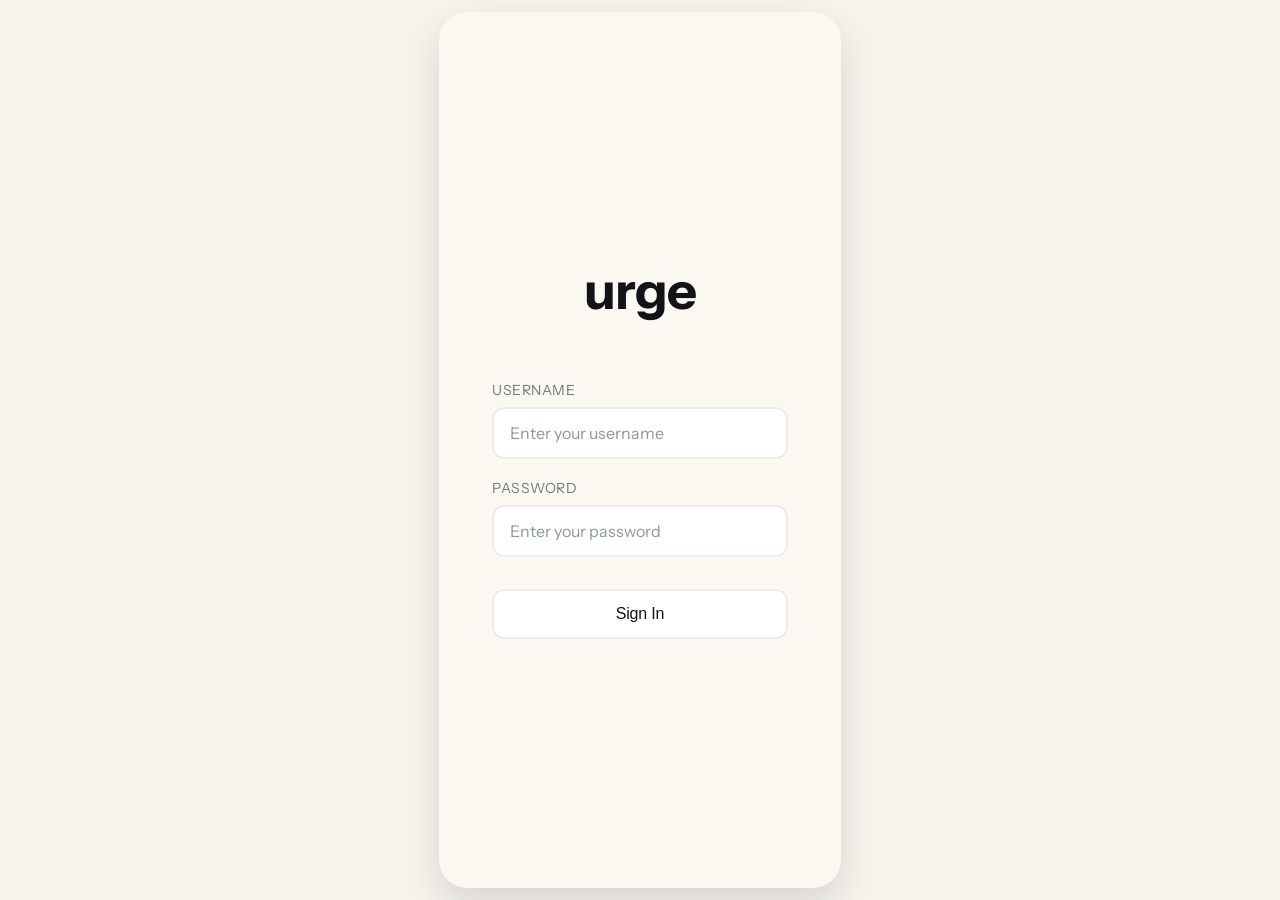
==== index.html @ 85ebc73c "Initial commit" ====
<!DOCTYPE html>
<html lang="en">
<head>
  <meta charset="UTF-8" />
  <meta name="viewport" content="width=device-width, initial-scale=1.0, viewport-fit=cover" />
  <title>Addiction Breaker</title>
  <link rel="stylesheet" href="styles.css?v=20260503f" />
</head>
<body class="home-body">
  <div class="app-frame home-frame">
    <main class="home-screen">
      <h1 class="home-title">Getting an urge?</h1>

      <section class="home-center">
        <button id="urge-button" class="urge-button home-urge-button" type="button" aria-label="Start urge timer">
          <span class="home-urge-shell" aria-hidden="true">
            <span class="home-urge-halo"></span>
            <span class="home-urge-core">
              <span class="home-urge-label">press</span>
            </span>
          </span>
        </button>
      </section>
    </main>

    <nav class="app-dock" aria-label="Bottom navigation">
      <a class="dock-link active" href="index.html" aria-current="page" aria-label="Home"><svg class="dock-icon-svg dock-home-icon" viewBox="0 0 44 44" aria-hidden="true"><path class="dock-home-roof" d="M12 22 L22 12 L32 22"></path><path class="dock-home-body" d="M16 21 V33 H28 V21"></path></svg></a>
      <a class="dock-link" href="page2.html" aria-label="Info">
        <svg class="dock-icon-svg" viewBox="0 0 44 44" aria-hidden="true">
          <rect x="11" y="9" width="22" height="26" rx="4"></rect>
          <line x1="22" y1="18" x2="22" y2="28"></line>
          <line x1="22" y1="14.5" x2="22" y2="14.5"></line>
        </svg>
      </a>
    </nav>
  </div>

  <script src="app.js?v=20260503f"></script>
</body>
</html>
---- styles.css ----
@import url("https://fonts.googleapis.com/css2?family=Instrument+Sans:wght@400;500;600;700;800;900&display=swap");

:root {
  --bg: #f7f8fb;
  --surface: #ffffff;
  --text: #1e232b;
  --muted: #677284;
  --primary: #3568e8;
  --primary-soft: #e7eeff;
  --danger: #db2e2e;
  --danger-soft: #ffe7e7;
  --border: #d9e0ea;
  --frame-width: 402px;
  --frame-height: 876px;
  --dock-height: 96px;
  --safe-bottom: env(safe-area-inset-bottom, 0px);
  --page-gutter: 20px;
  --content-rail: 22px;
  --card-inner-gutter: 16px;
  --font-ui: "Instrument Sans", Inter, -apple-system, BlinkMacSystemFont, "Segoe UI", Roboto, sans-serif;
  --number-font: "GT Mekanik", "GT-Mekanik", "Grilli Type GT Mekanik", "GT America Mono", "Avenir Next Condensed", Inter, sans-serif;
  --toolbar-shadow: 0 -8px 24px rgba(73, 87, 128, 0.08);
  --weight-body: 400;
  --weight-label: 400;
  --weight-heading: 600;
  --weight-heading-strong: 700;
  --tracking-tight: -0.015em;
  --tracking-heading: -0.02em;
  --tracking-label: 0.04em;
}

@font-face {
  font-family: "GT Mekanik";
  src: local("GT Mekanik"), local("GT-Mekanik"), local("Grilli Type GT Mekanik");
  font-display: swap;
}

* {
  box-sizing: border-box;
}

html,
body {
  width: 100%;
  max-width: 100%;
  min-height: 100%;
  overflow: hidden;
  overscroll-behavior: none;
}

body {
  margin: 0;
  font-family: var(--font-ui);
  font-weight: var(--weight-body);
  letter-spacing: -0.005em;
  color: var(--text);
  background: #f7f4ee;
  min-height: 100vh;
  min-height: 100dvh;
  display: grid;
  place-items: center;
  padding: 16px;
}

.app-frame {
  width: min(var(--frame-width), 100%);
  height: min(var(--frame-height), 100vh);
  height: min(var(--frame-height), 100dvh);
  max-width: 100%;
  max-height: 100%;
  border-radius: 28px;
  background: #fbf8f2;
  position: relative;
  overflow: hidden;
  box-shadow: 0 18px 38px rgba(33, 22, 18, 0.16);
}

.home-body,
.info-body,
.login-body {
  background: #f7f4ee;
  color: #121417;
  text-shadow: none;
}

.home-body .app-frame,
.info-body .app-frame,
.login-body .app-frame {
  background: #fbf8f2;
}

.home-body .app-dock,
.login-body .app-dock,
.info-body .app-dock,
.session-body .app-dock,
.result-body .app-dock {
  background: rgba(251, 248, 242, 0.78);
  border: 1px solid rgba(18, 20, 23, 0.08);
  box-shadow: var(--toolbar-shadow);
  backdrop-filter: blur(16px);
}

.home-body .dock-link,
.login-body .dock-link,
.info-body .dock-link,
.session-body .dock-link,
.result-body .dock-link {
  color: #263345;
}

.home-body .dock-link:hover,
.login-body .dock-link:hover,
.info-body .dock-link:hover,
.session-body .dock-link:hover,
.result-body .dock-link:hover {
  background: rgba(184, 200, 245, 0.22);
  color: #1f2b3c;
}

.home-body .dock-link.active,
.login-body .dock-link.active,
.info-body .dock-link.active,
.session-body .dock-link.active,
.result-body .dock-link.active {
  color: #1f2b3c;
}

.home-frame {
  background: none;
}

.home-screen {
  position: relative;
  z-index: 2;
  height: 100%;
  width: 100%;
  margin: 0 auto;
  padding: 0 calc(var(--page-gutter) + 8px) calc(var(--dock-height) + var(--safe-bottom) + 24px);
  display: block;
}

.home-title {
  position: absolute;
  top: 122px;
  left: 50%;
  transform: translateX(-50%);
  margin: 0;
  text-align: center;
  font-size: 20px;
  line-height: 1;
  font-weight: var(--weight-label);
  letter-spacing: var(--tracking-tight);
  max-width: none;
  white-space: nowrap;
  color: #111317;
  text-shadow: none;
}

.home-center {
  position: absolute;
  top: 404px;
  left: 50%;
  transform: translate(-50%, -50%);
  padding: 8px;
}

.home-urge-button,
.urge-button {
  position: relative;
  width: 228px;
  height: 228px;
  border-radius: 999px;
  border: 0;
  background: transparent;
  display: grid;
  place-items: center;
  cursor: pointer;
  padding: 0;
}

.home-urge-button::before,
.urge-button::before,
.home-urge-button::after,
.urge-button::after {
  display: none;
}

.home-urge-shell {
  position: relative;
  width: 100%;
  height: 100%;
  display: grid;
  place-items: center;
  border-radius: 999px;
  background: transparent;
  box-shadow: none;
}

.home-urge-halo {
  position: absolute;
  inset: 0;
  border-radius: 999px;
  background: rgba(182, 199, 245, 0.18);
}

.home-urge-core {
  position: relative;
  width: 164px;
  height: 164px;
  border-radius: 999px;
  background: #b8c8f5;
  box-shadow: none;
  display: grid;
  place-items: center;
}

.home-subtitle {
  margin: 0;
  font-size: clamp(36px, 8vw, 62px);
  font-weight: var(--weight-heading-strong);
  letter-spacing: var(--tracking-heading);
  line-height: 1.08;
  text-align: center;
  color: #111317;
  text-shadow: none;
}

.home-urge-label {
  color: #ffffff;
  font-size: 20px;
  line-height: 1;
  font-weight: var(--weight-body);
  letter-spacing: 0;
  text-transform: lowercase;
}

.screen {
  position: relative;
  z-index: 2;
  height: 100%;
  padding: 26px var(--page-gutter) calc(var(--dock-height) + var(--safe-bottom) + 12px);
  overflow-y: auto;
  overflow-x: hidden;
  -webkit-overflow-scrolling: touch;
}

.modal-header {
  padding: 16px var(--content-rail);
  display: flex;
  align-items: center;
  border-bottom: 1px solid var(--border);
}

.back-btn {
  background: none;
  border: none;
  font-size: 16px;
  font-weight: var(--weight-label);
  letter-spacing: var(--tracking-tight);
  color: var(--text);
  cursor: pointer;
  padding: 8px 12px;
  border-radius: 8px;
  transition: background-color 0.2s ease;
}

.back-btn:hover {
  background-color: var(--primary-soft);
  color: var(--primary);
}

.hero {
  margin-bottom: 18px;
  padding-inline: var(--card-inner-gutter);
}

.info-screen .hero {
  margin-bottom: 22px;
}

.eyebrow {
  margin: 0 0 8px;
  font-size: 13px;
  letter-spacing: var(--tracking-label);
  text-transform: uppercase;
  color: #7b8593;
  font-weight: var(--weight-label);
  opacity: 0.9;
}

h1 {
  margin: 0;
  font-size: 31px;
  line-height: 1.15;
  font-weight: var(--weight-heading);
  letter-spacing: var(--tracking-heading);
}

.subtitle {
  margin: 12px 0 0;
  font-size: 15px;
  line-height: 1.5;
  color: #707987;
  font-weight: var(--weight-body);
  letter-spacing: -0.005em;
}

.card-grid {
  display: grid;
  gap: 14px;
}

.info-screen .card-grid,
.info-card-grid {
  gap: 16px;
}

.card {
  background: var(--surface);
  border: 1px solid var(--border);
  border-radius: 16px;
  padding: 16px var(--card-inner-gutter);
  box-shadow: 0 8px 24px rgba(16, 33, 68, 0.06);
}

.info-body .hero h1,
.info-body .eyebrow,
.info-body .subtitle {
  color: #111317;
  text-shadow: none;
}

.info-body .subtitle {
  color: #3f4956;
}

.info-body .card {
  border: 0;
  box-shadow: 0 12px 26px rgba(42, 63, 94, 0.08);
  backdrop-filter: none;
}

.tracker-card {
  position: relative;
  overflow: hidden;
  min-height: 120px;
  border-radius: 24px;
  padding: 18px var(--card-inner-gutter) 20px;
}

.tracker-chip {
  width: 32px;
  height: 10px;
  border-radius: 999px;
  background: rgba(255, 255, 255, 0.78);
  margin-bottom: 18px;
}

.tracker-card h2,
.tracker-card p {
  position: relative;
  z-index: 1;
}

.tracker-card h2 {
  color: #516074;
  text-shadow: none;
  font-weight: var(--weight-label);
  letter-spacing: -0.01em;
}

.tracker-card p {
  color: #1f2b3c;
  font-weight: var(--weight-body);
}

.tracker-card::after {
  content: "";
  position: absolute;
  width: 120px;
  height: 120px;
  border-radius: 999px;
  right: -34px;
  top: -24px;
  background: rgba(255, 255, 255, 0.36);
}

.tracker-card-peach {
  background: linear-gradient(135deg, #f8d8d0 0%, #f5c8c5 100%);
}

.tracker-card-blush {
  background: linear-gradient(135deg, #f3d9e4 0%, #eec6d6 100%);
}

.tracker-card-sky {
  background: linear-gradient(135deg, #d3ebf8 0%, #bcdff3 100%);
}

.tracker-card-lilac {
  background: linear-gradient(135deg, #ddd8f4 0%, #cbc3ee 100%);
}

.tracker-card-mint {
  background: linear-gradient(135deg, #d5f0e3 0%, #c1e8d7 100%);
}

.center-stack {
  display: flex;
  justify-content: center;
  margin: 24px 0;
}

.urge-button:disabled {
  opacity: 0.5;
  cursor: not-allowed;
}

.panel-title {
  margin: 0 0 10px;
  font-size: 20px;
  font-weight: var(--weight-heading);
  letter-spacing: var(--tracking-tight);
}

.timer-display {
  margin: 0 0 14px;
  text-align: center;
  font-size: 56px;
  font-weight: 500;
  letter-spacing: -0.02em;
  color: #1f2b3c;
  font-family: var(--number-font);
  font-variant-numeric: lining-nums tabular-nums;
}

.support-actions {
  display: grid;
  gap: 0;
  width: 100%;
  padding: 10px 18px calc(10px + var(--safe-bottom));
  background: rgba(251, 248, 242, 0.84);
  border-top: 0;
  border-left: 0;
  border-right: 0;
  border-bottom: 1px solid rgba(18, 20, 23, 0.08);
  border-radius: 24px 24px 0 0;
  box-shadow: var(--toolbar-shadow);
  backdrop-filter: blur(16px);
}

.support-action-dock {
  display: grid;
  grid-template-columns: repeat(3, minmax(0, 1fr));
  align-items: center;
  gap: 10px;
  width: 100%;
  padding: 0;
  background: transparent;
  border: 0;
  border-radius: 0;
  box-shadow: none;
  backdrop-filter: none;
}

.support-tool-btn {
  appearance: none;
  -webkit-appearance: none;
  width: 100%;
  min-width: 0;
  min-height: 64px;
  padding: 0;
  display: grid;
  place-items: center;
  border: 1px solid transparent;
  border-radius: 22px;
  background: transparent;
  color: #1f2b3c;
  box-shadow: none;
  cursor: pointer;
}

.support-tool-btn:hover {
  background: rgba(255, 255, 255, 0.32);
  border-color: rgba(18, 20, 23, 0.04);
}

.action-btn {
  width: 100%;
  border: 1px solid var(--border);
  border-radius: 12px;
  padding: 11px 12px;
  font-size: 15px;
  font-weight: var(--weight-body);
  letter-spacing: -0.01em;
  background: #fff;
  color: var(--text);
  cursor: pointer;
}

.action-btn:hover {
  background: #fff1eb;
}

.support-action-tile {
  min-height: 54px;
}

.support-action-icon {
  width: 24px;
  height: 24px;
  display: block;
  stroke: currentColor;
  stroke-width: 1.9;
  stroke-linecap: round;
  stroke-linejoin: round;
  fill: none;
}

.support-action-label {
  font-size: 0;
  line-height: 0;
}

.support-text {
  margin: 0 0 12px;
  line-height: 1.45;
  color: var(--muted);
  font-weight: var(--weight-body);
  letter-spacing: -0.005em;
}

.card h2 {
  margin: 0 0 8px;
  font-size: 18px;
  font-weight: var(--weight-label);
  letter-spacing: -0.01em;
}

.card p {
  margin: 0;
  font-size: 14px;
  line-height: 1.5;
  color: #707987;
  font-weight: var(--weight-body);
  letter-spacing: -0.005em;
}

.big-stat {
  font-size: 40px;
  line-height: 1.05;
  font-weight: 500;
  letter-spacing: -0.025em;
  color: #1f2b3c;
  font-family: var(--number-font);
  font-variant-numeric: lining-nums tabular-nums;
}

.info-body .big-stat {
  color: #1f2b3c;
  text-shadow: none;
}

.overlay {
  position: absolute;
  inset: 0;
  background: rgba(37, 39, 45, 0.34);
  display: grid;
  place-items: center;
  padding: 18px;
  z-index: 60;
  backdrop-filter: blur(6px);
  opacity: 0;
  transition: opacity 0.26s ease;
  pointer-events: auto;
}

.overlay-card {
  width: min(440px, 100%);
  border-radius: 16px;
  padding: 20px;
  background: #fff;
  border: 1px solid var(--border);
  box-shadow: 0 18px 40px rgba(8, 15, 35, 0.2);
  position: relative;
  z-index: 1;
  pointer-events: auto;
}

.result-popup {
  width: 100%;
  max-width: 348px;
  padding: 22px 20px 20px;
  border-radius: 24px;
  background: rgba(251, 248, 242, 0.74);
  border: 1px solid rgba(17, 19, 23, 0.08);
  box-shadow: 0 16px 34px rgba(73, 87, 128, 0.16);
  backdrop-filter: blur(18px);
  opacity: 0;
  transform: translateY(10px) scale(0.985);
  transition: opacity 0.28s ease, transform 0.32s ease;
}

.overlay.is-visible {
  opacity: 1;
}

.overlay.is-visible .result-popup {
  opacity: 1;
  transform: translateY(0) scale(1);
}

.result-kicker {
  margin: 0 0 8px;
  font-size: 11px;
  font-weight: var(--weight-label);
  letter-spacing: 0.1em;
  text-transform: uppercase;
  color: #7b8593;
}

.result-popup h2 {
  margin: 0 0 8px;
  font-size: 29px;
  line-height: 1.08;
  font-weight: var(--weight-heading-strong);
  letter-spacing: var(--tracking-heading);
  color: #1f2b3c;
}

.result-popup p {
  font-size: 15px;
  line-height: 1.45;
  color: #707987;
  font-weight: var(--weight-body);
  letter-spacing: -0.005em;
}

.overlay-card h2 {
  margin: 0 0 8px;
}

.overlay-card p {
  margin: 0;
}

.overlay-actions {
  display: grid;
  grid-template-columns: 1fr 1fr;
  gap: 12px;
  margin-top: 18px;
  position: relative;
  z-index: 1;
  pointer-events: auto;
}

.success-btn {
  min-height: 54px;
  border-radius: 18px;
  background: #b8c8f5;
  color: #1f2b3c;
  border-color: transparent;
  box-shadow: 0 8px 18px rgba(79, 97, 137, 0.12);
}

.loss-btn {
  min-height: 54px;
  border-radius: 18px;
  background: #f4d1c8;
  color: #55342f;
  border-color: transparent;
  box-shadow: 0 8px 18px rgba(120, 76, 66, 0.1);
}

.celebration-card {
  text-align: center;
}

.burst {
  font-size: 26px;
  margin-bottom: 8px;
}

.hidden {
  display: none;
}

.sr-only {
  position: absolute;
  width: 1px;
  height: 1px;
  padding: 0;
  margin: -1px;
  overflow: hidden;
  clip: rect(0, 0, 0, 0);
  white-space: nowrap;
  border: 0;
}

.app-dock {
  position: absolute;
  left: 0;
  right: 0;
  bottom: 0;
  transform: none;
  width: 100%;
  max-width: none;
  background: rgba(251, 248, 242, 0.84);
  border-top: 1px solid rgba(18, 20, 23, 0.06);
  border-right: 0;
  border-bottom: 0;
  border-left: 0;
  border-radius: 24px 24px 0 0;
  display: grid;
  grid-template-columns: repeat(2, 1fr);
  padding: 10px 18px calc(10px + var(--safe-bottom));
  box-shadow: var(--toolbar-shadow);
  backdrop-filter: blur(16px);
  z-index: 30;
}

.app-dock.hidden {
  display: none;
}

.dock-link {
  display: grid;
  justify-items: center;
  gap: 0;
  text-align: center;
  text-decoration: none;
  color: #15181f;
  font-size: 0;
  letter-spacing: 0;
  padding: 9px 12px;
  border-radius: 18px;
  transition: background-color 0.2s ease, color 0.2s ease;
}

.dock-link:hover {
  background: rgba(255, 255, 255, 0.22);
  color: #ffffff;
}

.dock-link.active {
  color: #1f2b3c;
  background: rgba(184, 200, 245, 0.18);
  font-weight: var(--weight-label);
}

.dock-icon {
  font-size: 34px;
  line-height: 1;
}

.dock-icon-svg {
  width: 38px;
  height: 38px;
  display: block;
}

.dock-home-icon {
  width: 40px;
  height: 35px;
}

.dock-link[href="page2.html"] .dock-icon-svg {
  width: 34px;
  height: 34px;
}

.dock-icon-svg rect,
.dock-icon-svg line,
.dock-icon-svg path {
  stroke: currentColor;
  stroke-width: 2.25;
  stroke-linecap: round;
  stroke-linejoin: round;
  fill: none;
}

.session-body {
  color: #111317;
  background: #f7f4ee;
}

.cooldown-body {
  color: #111317;
  background: #b8c8f5;
}

.session-frame {
  background: #fbf8f2;
}

.cooldown-frame {
  background:
    radial-gradient(circle at 50% 24%, rgba(252, 254, 255, 0.99) 0%, rgba(252, 254, 255, 0.86) 12%, rgba(252, 254, 255, 0.38) 22%, rgba(252, 254, 255, 0) 34%),
    radial-gradient(circle at 22% 18%, rgba(184, 200, 245, 0.62) 0%, rgba(184, 200, 245, 0) 40%),
    radial-gradient(circle at 78% 24%, rgba(184, 200, 245, 0.56) 0%, rgba(184, 200, 245, 0) 40%),
    radial-gradient(circle at 52% 76%, rgba(184, 200, 245, 0.48) 0%, rgba(184, 200, 245, 0) 42%),
    #b8c8f5;
}

.session-frame .ambient-bg {
  display: none;
}

.cooldown-frame .ambient-bg {
  display: block;
  opacity: 0.72;
}

.meditation-body {
  background: #f7f4ee;
}

.meditation-body .app-frame {
  background: #fbf8f2;
  display: flex;
  flex-direction: column;
}

.meditation-body .modal-header {
  background: rgba(248, 243, 255, 0.7);
  border-color: rgba(197, 186, 231, 0.28);
}

.tips-body {
  background: #f7f4ee;
}

.tips-body .app-frame {
  background: #fbf8f2;
  display: flex;
  flex-direction: column;
}

.tips-body .modal-header {
  background: rgba(255, 247, 241, 0.72);
  border-color: rgba(243, 199, 182, 0.3);
}

.support-screen {
  position: relative;
  z-index: 2;
  height: auto;
  flex: 1;
  min-height: 0;
  display: flex;
  flex-direction: column;
  width: 100%;
  max-width: 100%;
  padding-bottom: 0;
  overflow-x: hidden;
}

.support-hero {
  position: relative;
  z-index: 2;
  margin-bottom: 28px;
}

.support-hero h1 {
  font-weight: var(--weight-heading-strong);
}

.support-hero .subtitle {
  max-width: 320px;
  color: #445062;
}

.support-panel {
  position: relative;
  z-index: 2;
  display: grid;
  flex: 1;
  min-height: 0;
  align-content: start;
  gap: 16px;
  overflow: visible;
}

.support-panel-meditation {
  gap: 18px;
}

.support-story-card,
.support-sequence-card,
.support-breath-card {
  position: relative;
  overflow: hidden;
  border: 0;
  border-radius: 26px;
  padding: 20px var(--card-inner-gutter) 22px;
  box-shadow: 0 14px 30px rgba(53, 63, 86, 0.08);
  opacity: 0.32;
  filter: saturate(0.76);
  transition:
    opacity 0.55s ease,
    box-shadow 0.55s ease,
    filter 0.55s ease;
}

.tips-body .support-story-card {
  background: linear-gradient(135deg, #f9ddd2 0%, #f6cec2 100%);
  height: auto !important;
  min-height: auto !important;
  padding: 20px var(--card-inner-gutter) 24px !important;
}

.tips-body .support-story-card p:last-of-type {
  margin-bottom: 0 !important;
}

.meditation-body .support-sequence-card,
.meditation-body .support-breath-card {
  background: linear-gradient(135deg, #e5def8 0%, #d7cdf3 100%);
}

.meditation-body .support-sequence-card {
  height: auto !important;
  min-height: auto !important;
  padding: 20px var(--card-inner-gutter) 24px !important;
}

.meditation-body .support-sequence-card p:last-child {
  margin-bottom: 18px !important;
}

.support-story-card::after,
.support-sequence-card::after,
.support-breath-card::after {
  content: "";
  position: absolute;
  width: 140px;
  height: 140px;
  right: -38px;
  top: -26px;
  border-radius: 999px;
  background: rgba(255, 255, 255, 0.32);
}

.support-chip {
  margin-bottom: 16px;
}

.support-step-label {
  margin: 0 0 10px;
  font-size: 12px;
  text-transform: uppercase;
  letter-spacing: 0.12em;
  color: rgba(67, 79, 96, 0.72);
  font-weight: var(--weight-label);
}

.support-story-card h2,
.support-sequence-card h2,
.support-breath-card h2 {
  position: relative;
  z-index: 1;
  margin: 0 0 8px;
  color: #425269;
  font-size: 20px;
  line-height: 1.18;
  font-weight: var(--weight-body);
  letter-spacing: -0.02em;
}

.support-story-card p,
.support-sequence-card p,
.support-breath-card p {
  position: relative;
  z-index: 1;
  color: #334155;
  font-size: 15px;
  line-height: 1.55;
}

.support-note {
  margin-top: 14px !important;
  color: rgba(51, 65, 85, 0.82) !important;
}

.support-flow-line {
  position: absolute;
  left: 18px;
  top: 28px;
  bottom: 28px;
  width: 1px;
  background: linear-gradient(180deg, rgba(247, 198, 181, 0.8) 0%, rgba(247, 198, 181, 0.08) 100%);
}

.support-inline-list {
  position: relative;
  z-index: 1;
  display: flex;
  flex-wrap: wrap;
  gap: 8px;
  padding: 0;
  margin: 14px 0 0;
  list-style: none;
}

.support-inline-list li,
.support-tag {
  display: inline-flex;
  align-items: center;
  min-height: 32px;
  padding: 0 12px;
  border-radius: 999px;
  background: rgba(255, 255, 255, 0.44);
  color: #4a5b72;
  font-size: 13px;
  letter-spacing: -0.01em;
}

.support-tag-row {
  position: relative;
  z-index: 1;
  display: flex;
  flex-wrap: wrap;
  gap: 8px;
  margin-top: 14px;
}

.support-quote {
  position: relative;
  z-index: 1;
  margin: 14px 0 0;
  color: #485a72;
  font-size: 15px;
  line-height: 1.5;
}

.support-breath-card {
  display: grid;
  grid-template-columns: 104px minmax(0, 1fr);
  align-items: center;
  gap: 18px;
  min-height: 174px;
}

.support-breath-orb {
  position: relative;
  width: 104px;
  height: 104px;
  display: grid;
  place-items: center;
}

.support-breath-ring,
.support-breath-core {
  position: absolute;
  border-radius: 999px;
}

.support-breath-ring-a {
  inset: 0;
  border: 2px solid rgba(179, 168, 224, 0.48);
  animation: breathRingOuter 6s ease-in-out infinite;
}

.support-breath-ring-b {
  inset: 10px;
  border: 2px solid rgba(191, 180, 232, 0.56);
  animation: breathRingInner 6s ease-in-out infinite 0.35s;
}

.support-breath-core {
  inset: 20px;
  background: radial-gradient(circle at 30% 28%, rgba(255, 255, 255, 0.58) 0%, rgba(255, 255, 255, 0) 42%),
    #cbc0ef;
  box-shadow: 0 10px 24px rgba(123, 113, 171, 0.16);
  animation: breathCore 6s ease-in-out infinite;
}

.support-breath-copy {
  position: relative;
  z-index: 1;
}

.support-sequence {
  display: grid;
  gap: 16px;
}

.support-screen .support-panel {
  max-height: none;
  height: 100%;
  padding-bottom: 24px;
  overflow-y: auto;
  overflow-x: visible;
  scrollbar-width: none;
  -ms-overflow-style: none;
}

.support-panel-meditation {
  flex: 1;
  min-height: 0;
  max-height: none;
  overflow: visible;
  padding-bottom: 0;
}

.support-panel-meditation .support-sequence {
  max-height: none;
  height: 100%;
  align-content: start;
  padding-bottom: 24px;
  overflow-y: auto;
  overflow-x: visible;
  scrollbar-width: none;
  -ms-overflow-style: none;
}

.support-screen .support-panel::-webkit-scrollbar,
.support-panel-meditation .support-sequence::-webkit-scrollbar {
  display: none;
}

.support-focus-card.reveal-card {
  opacity: 0.32;
}

.support-focus-card.reveal-card.is-visible {
  opacity: 0.32;
}

.support-focus-card.is-revealed,
.support-focus-card.reveal-card.is-revealed,
.support-focus-card.reveal-card.is-visible.is-revealed {
  opacity: 1;
  filter: saturate(1);
  box-shadow: 0 18px 34px rgba(53, 63, 86, 0.12);
}

.reveal-card {
  opacity: 0;
  transform: translateY(24px);
  transition: opacity 0.8s ease, transform 0.95s cubic-bezier(0.2, 0.8, 0.2, 1);
  transition-delay: var(--reveal-delay, 0s);
}

.reveal-card.is-visible {
  opacity: 1;
  transform: translateY(0);
}

.login-body {
  color: #111317;
  background: #f7f4ee;
  margin: 0;
  padding: 0;
  min-height: 100vh;
  display: flex;
  align-items: center;
  justify-content: center;
}

.login-body .app-frame {
  background: #fbf8f2;
}

.login-body .app-dock {
  background: #5c84b7;
  box-shadow: 0 12px 28px rgba(52, 76, 106, 0.3);
}

.login-frame {
  background: #fbf8f2;
  width: min(var(--frame-width), 100%);
  height: min(var(--frame-height), 100vh);
  height: min(var(--frame-height), 100dvh);
  max-width: 100%;
  max-height: 100%;
  border-radius: 28px;
  display: flex;
  align-items: center;
  justify-content: center;
  box-shadow: 0 16px 40px rgba(12, 18, 30, 0.14);
  overflow: hidden;
}

.login-container {
  width: 100%;
  max-width: 340px;
  padding: 40px var(--content-rail);
  text-align: center;
}

.login-title {
  margin: 0 0 60px;
  font-size: 52px;
  font-weight: var(--weight-heading-strong);
  color: #111317;
  letter-spacing: var(--tracking-heading);
}

.login-form {
  display: flex;
  flex-direction: column;
  gap: 20px;
}

.form-group {
  display: flex;
  flex-direction: column;
  gap: 8px;
  text-align: left;
}

.form-label {
  font-size: 14px;
  font-weight: var(--weight-label);
  color: #6e7886;
  letter-spacing: var(--tracking-label);
  text-transform: uppercase;
}

.form-input {
  padding: 14px 16px;
  font-size: 16px;
  border: 2px solid rgba(17, 19, 23, 0.08);
  border-radius: 12px;
  background: #ffffff;
  color: #111317;
  font-family: inherit;
}

.form-input::placeholder {
  color: #8c96a3;
}

.form-input:focus {
  outline: none;
  border-color: rgba(53, 104, 232, 0.36);
  background: #ffffff;
}

.login-btn {
  margin-top: 12px;
  padding: 14px 16px;
  font-size: 16px;
  font-weight: var(--weight-label);
  letter-spacing: -0.01em;
  border: 2px solid rgba(17, 19, 23, 0.08);
  border-radius: 12px;
  background: #ffffff;
  color: #111317;
  cursor: pointer;
}

.login-btn:hover {
  background: #f4efe7;
  border-color: rgba(17, 19, 23, 0.14);
}

.ambient-bg {
  position: absolute;
  inset: -16%;
  z-index: 1;
  filter: blur(20px) saturate(108%);
  transform: scale(1.08);
  animation: ambientWave 24s ease-in-out infinite alternate;
}

.ambient-bg::before {
  content: "";
  position: absolute;
  inset: 0;
  background:
    radial-gradient(52% 46% at 18% 8%, rgba(255, 126, 157, 0.8) 0%, rgba(255, 126, 157, 0) 72%),
    radial-gradient(58% 50% at 84% 16%, rgba(255, 189, 122, 0.78) 0%, rgba(255, 189, 122, 0) 74%),
    radial-gradient(62% 56% at 78% 44%, rgba(255, 231, 124, 0.78) 0%, rgba(255, 231, 124, 0) 76%),
    radial-gradient(60% 56% at 58% 78%, rgba(125, 223, 189, 0.78) 0%, rgba(125, 223, 189, 0) 78%),
    radial-gradient(62% 56% at 30% 76%, rgba(130, 203, 245, 0.75) 0%, rgba(130, 203, 245, 0) 79%),
    radial-gradient(58% 52% at 12% 84%, rgba(220, 176, 242, 0.68) 0%, rgba(220, 176, 242, 0) 80%);
  animation: rainbowShift 30s ease-in-out infinite alternate;
}

.ambient-bg-cool::before {
  background:
    radial-gradient(54% 44% at 18% 10%, rgba(244, 247, 255, 0.96) 0%, rgba(244, 247, 255, 0) 72%),
    radial-gradient(58% 50% at 84% 16%, rgba(184, 200, 245, 0.74) 0%, rgba(184, 200, 245, 0) 74%),
    radial-gradient(60% 54% at 74% 46%, rgba(184, 200, 245, 0.72) 0%, rgba(184, 200, 245, 0) 76%),
    radial-gradient(58% 56% at 58% 80%, rgba(184, 200, 245, 0.72) 0%, rgba(184, 200, 245, 0) 78%),
    radial-gradient(62% 56% at 26% 78%, rgba(184, 200, 245, 0.84) 0%, rgba(184, 200, 245, 0) 79%),
    radial-gradient(56% 50% at 10% 84%, rgba(214, 223, 250, 0.82) 0%, rgba(214, 223, 250, 0) 80%);
}

.blob {
  position: absolute;
  border-radius: 999px;
  mix-blend-mode: screen;
}

.blob-a {
  width: 460px;
  height: 460px;
  background: rgba(255, 133, 175, 0.6);
  top: -10%;
  left: -20%;
  animation: drift 18s ease-in-out infinite, blobPulse 5s ease-in-out infinite;
}

.blob-b {
  width: 440px;
  height: 440px;
  background: rgba(255, 208, 141, 0.62);
  top: -6%;
  right: -22%;
  animation: drift 20s ease-in-out infinite 2s, blobPulse 5.5s ease-in-out infinite 1s;
}

.blob-c {
  width: 520px;
  height: 520px;
  background: rgba(141, 236, 191, 0.6);
  bottom: -24%;
  left: -8%;
  animation: drift 22s ease-in-out infinite 4s, blobPulse 6s ease-in-out infinite 2s;
}

.blob-d {
  width: 500px;
  height: 500px;
  background: rgba(142, 206, 248, 0.55);
  bottom: -26%;
  right: -16%;
  animation: drift 24s ease-in-out infinite 6s, blobPulse 6.5s ease-in-out infinite 3s;
}

.ambient-bg-cool .blob-a {
  background: rgba(224, 232, 252, 0.72);
}

.ambient-bg-cool .blob-b {
  background: rgba(184, 200, 245, 0.68);
}

.ambient-bg-cool .blob-c {
  background: rgba(184, 200, 245, 0.62);
}

.ambient-bg-cool .blob-d {
  background: rgba(168, 185, 233, 0.58);
}

@keyframes drift {
  0% {
    transform: translate(0, 0) scale(1);
  }
  15% {
    transform: translate(100px, -80px) scale(1.15);
  }
  30% {
    transform: translate(-120px, 100px) scale(1.2);
  }
  45% {
    transform: translate(140px, 60px) scale(1.18);
  }
  60% {
    transform: translate(-100px, -120px) scale(1.15);
  }
  75% {
    transform: translate(110px, -40px) scale(1.12);
  }
  90% {
    transform: translate(-80px, 90px) scale(1.14);
  }
  100% {
    transform: translate(0, 0) scale(1);
  }
}

@keyframes ambientWave {
  0% {
    transform: scale(1.06) translate3d(-4%, -3%, 0);
  }
  25% {
    transform: scale(1.14) translate3d(3%, 4%, 0);
  }
  50% {
    transform: scale(1.16) translate3d(-3%, 5%, 0);
  }
  75% {
    transform: scale(1.12) translate3d(4%, -2%, 0);
  }
  100% {
    transform: scale(1.06) translate3d(-4%, -3%, 0);
  }
}

@keyframes rainbowShift {
  0% {
    transform: translate3d(-3%, -2%, 0) scale(1.02);
  }
  20% {
    transform: translate3d(3%, 2%, 0) scale(1.08);
  }
  40% {
    transform: translate3d(-2%, 3%, 0) scale(1.1);
  }
  60% {
    transform: translate3d(4%, -3%, 0) scale(1.07);
  }
  80% {
    transform: translate3d(-4%, 2%, 0) scale(1.08);
  }
  100% {
    transform: translate3d(-3%, -2%, 0) scale(1.02);
  }
}

@keyframes blobPulse {
  0% {
    opacity: 0.3;
    filter: brightness(0.7) saturate(70%);
  }
  25% {
    opacity: 0.85;
    filter: brightness(1.3) saturate(120%);
  }
  50% {
    opacity: 0.4;
    filter: brightness(0.75) saturate(75%);
  }
  75% {
    opacity: 0.9;
    filter: brightness(1.4) saturate(130%);
  }
  100% {
    opacity: 0.3;
    filter: brightness(0.7) saturate(70%);
  }
}

@keyframes breathCore {
  0%,
  100% {
    transform: scale(0.88);
    box-shadow: 0 10px 24px rgba(123, 113, 171, 0.14);
  }
  45% {
    transform: scale(1);
    box-shadow: 0 16px 30px rgba(123, 113, 171, 0.18);
  }
  75% {
    transform: scale(0.92);
  }
}

@keyframes breathRingOuter {
  0%,
  100% {
    transform: scale(0.92);
    opacity: 0.42;
  }
  45% {
    transform: scale(1.06);
    opacity: 0.82;
  }
  75% {
    transform: scale(0.96);
    opacity: 0.56;
  }
}

@keyframes breathRingInner {
  0%,
  100% {
    transform: scale(0.94);
    opacity: 0.38;
  }
  45% {
    transform: scale(1.03);
    opacity: 0.72;
  }
  75% {
    transform: scale(0.98);
    opacity: 0.5;
  }
}

.session-screen {
  position: relative;
  z-index: 2;
  height: 100%;
  padding: 30px var(--page-gutter) 0;
  overflow: hidden;
}

.session-header {
  position: relative;
  z-index: 2;
  padding-inline: var(--content-rail);
}

.cooldown-screen {
  position: relative;
  z-index: 2;
  height: 100%;
  padding: 30px var(--page-gutter) 28px;
  overflow: hidden;
}

.cooldown-header {
  position: relative;
  z-index: 2;
  padding-inline: var(--content-rail);
}

.session-header h1 {
  color: #111317;
  text-shadow: none;
  font-weight: var(--weight-heading-strong);
}

.cooldown-header h1 {
  color: #243754;
  text-shadow: none;
  font-weight: var(--weight-heading);
}

.cooldown-subtitle {
  margin: 12px 0 0;
  max-width: 310px;
  color: #5d6f89;
  font-size: 15px;
  line-height: 1.5;
  font-weight: var(--weight-body);
  letter-spacing: -0.005em;
}

.session-overline {
  margin: 0 0 8px;
  text-transform: uppercase;
  letter-spacing: var(--tracking-label);
  font-size: 12px;
  color: #7b8593;
  text-shadow: none;
  font-weight: var(--weight-label);
}

.session-orbit-panel {
  position: relative;
  width: 100%;
  height: 228px;
  margin-top: 192px;
  display: grid;
  place-items: center;
  pointer-events: none;
  z-index: 1;
  overflow: visible;
}

.cooldown-orbit-panel {
  margin-top: 126px;
}

.session-orbit {
  position: relative;
  width: 100%;
  height: 100%;
  display: grid;
  place-items: center;
}

.session-progress-ring {
  position: absolute;
  width: 220px;
  height: 220px;
  transform: rotate(-90deg);
  overflow: visible;
  pointer-events: none;
  opacity: 0.78;
}

.session-progress-ring-track,
.session-progress-ring-value {
  fill: none;
  stroke-linecap: round;
}

.session-progress-ring-track {
  stroke: rgba(184, 200, 245, 0.2);
  stroke-width: 4;
}

.cooldown-progress-track {
  stroke: rgba(159, 181, 240, 0.22);
}

.session-progress-ring-value {
  stroke: rgba(184, 200, 245, 0.72);
  stroke-width: 4.5;
  stroke-dasharray: 590.62;
  stroke-dashoffset: 0;
  filter: drop-shadow(0 0 8px rgba(184, 200, 245, 0.14));
  transition: stroke-dashoffset 0.2s linear;
}

.cooldown-progress-value {
  stroke: #9fb5f0;
  stroke-width: 4.5;
  filter: drop-shadow(0 0 8px rgba(159, 181, 240, 0.18));
}

.session-wave {
  position: absolute;
  left: 50%;
  top: 50%;
  border-radius: 999px;
  opacity: 0.9;
  animation: sessionPulse 5.2s ease-in-out infinite, waveHueDrift 10s ease-in-out infinite;
  filter: blur(16px);
  transform: translate(-50%, -50%);
  will-change: transform, opacity;
  mix-blend-mode: screen;
}

.session-wave-1 {
  width: 188px;
  height: 188px;
  background: rgba(248, 166, 184, 0.78);
}

.session-wave-2 {
  width: 188px;
  height: 188px;
  background: rgba(255, 213, 136, 0.74);
  animation-delay: 0.95s;
}

.session-wave-3 {
  width: 188px;
  height: 188px;
  background: rgba(165, 188, 247, 0.82);
  animation-delay: 1.9s;
}

.session-wave-4 {
  width: 188px;
  height: 188px;
  background: rgba(176, 236, 210, 0.74);
  animation-delay: 2.85s;
}

.cooldown-wave {
  opacity: 0.5;
  filter: blur(16px);
}

.cooldown-wave-1 {
  background: rgba(184, 200, 245, 0.56);
}

.cooldown-wave-2 {
  background: rgba(184, 200, 245, 0.44);
}

.cooldown-wave-3 {
  background: rgba(214, 223, 250, 0.54);
}

.session-orb {
  position: relative;
  width: 164px;
  height: 164px;
  border-radius: 999px;
  display: grid;
  place-items: center;
  justify-items: center;
  background: #b8c8f5;
  border: 0;
  box-shadow: 0 14px 30px rgba(79, 97, 137, 0.16);
  z-index: 2;
  overflow: hidden;
  animation: orbBreathe 4.8s ease-in-out infinite;
  transition: box-shadow 0.4s ease, transform 0.4s ease;
}

.cooldown-orb {
  background: #9fb5f0;
  box-shadow:
    0 0 0 8px rgba(235, 241, 255, 0.32),
    0 18px 34px rgba(79, 97, 137, 0.16);
}

.session-orb::before {
  content: "";
  position: absolute;
  inset: -18%;
  border-radius: 999px;
  background: radial-gradient(circle at 30% 30%, rgba(255, 255, 255, 0.52) 0%, rgba(255, 255, 255, 0) 42%),
    radial-gradient(circle at 72% 72%, rgba(255, 210, 194, 0.28) 0%, rgba(255, 210, 194, 0) 46%),
    radial-gradient(circle at 62% 18%, rgba(184, 200, 245, 0.42) 0%, rgba(184, 200, 245, 0) 40%);
  opacity: 0.95;
  animation: orbAura 7.2s ease-in-out infinite;
  pointer-events: none;
}

.cooldown-orb::before {
  background: radial-gradient(circle at 30% 28%, rgba(255, 255, 255, 0.56) 0%, rgba(255, 255, 255, 0) 38%),
    radial-gradient(circle at 72% 72%, rgba(159, 181, 240, 0.16) 0%, rgba(159, 181, 240, 0) 42%),
    radial-gradient(circle at 62% 18%, rgba(214, 223, 250, 0.34) 0%, rgba(214, 223, 250, 0) 36%);
}

.session-orb > * {
  position: relative;
  z-index: 1;
}

.session-orb-label {
  margin: 0 0 4px;
  text-transform: uppercase;
  letter-spacing: 0.1em;
  font-size: 11px;
  color: #344357;
  font-weight: var(--weight-label);
  animation: breatheLabel 4.8s ease-in-out infinite;
}

.session-card {
  position: absolute;
  z-index: 2;
  left: 0;
  right: 0;
  bottom: 0;
  width: 100%;
  margin-top: 0;
  padding: 0;
  background: transparent;
  border: 0;
  border-radius: 0;
  box-shadow: none;
  backdrop-filter: none;
}

.cooldown-card {
  margin-top: 28px;
  padding: 0 18px 18px;
  background: rgba(255, 255, 255, 0.22);
  border-color: rgba(58, 83, 125, 0.06);
  box-shadow: 0 16px 30px rgba(60, 88, 136, 0.06);
}

.session-timer {
  margin: 0;
  text-align: center;
  font-size: 46px;
  font-weight: 500;
  letter-spacing: -0.02em;
  color: #1f2b3c;
  font-family: var(--number-font);
  font-variant-numeric: lining-nums tabular-nums;
  text-shadow: none;
  transition: color 0.35s ease, transform 0.35s ease;
  animation: timerFloat 4.8s ease-in-out infinite;
  line-height: 1;
}

.cooldown-timer {
  color: #2c4468;
}

.ghost-btn {
  border-color: rgba(17, 19, 23, 0.08);
  background: #ffffff;
  color: #111317;
  box-shadow: 0 6px 16px rgba(79, 97, 137, 0.08);
  backdrop-filter: none;
}

.ghost-btn:hover {
  background: #f4efe7;
}

.session-support-text {
  color: #2b3645;
  opacity: 1;
  font-size: 16px;
  font-weight: var(--weight-body);
  line-height: 1.5;
  letter-spacing: -0.005em;
  margin: 0 18px 12px;
  padding: 0;
  text-align: center;
  background: transparent !important;
  border: 0 !important;
  border-radius: 0;
  text-shadow: none;
  backdrop-filter: none;
  box-shadow: none !important;
}

#support-text.session-support-text {
  margin: 0 0 12px !important;
  padding: 0 4px !important;
  text-align: center !important;
  display: block !important;
  width: 100% !important;
  background: transparent !important;
  border: 0 !important;
  border-radius: 0 !important;
  box-shadow: none !important;
}

.cooldown-label {
  margin: 0 0 8px;
  color: #536983;
  font-size: 12px;
  text-transform: uppercase;
  letter-spacing: var(--tracking-label);
  font-weight: var(--weight-label);
}

.cooldown-reflection-card {
  position: relative;
  overflow: hidden;
  border-radius: 24px;
  padding: 18px 18px 20px;
  background: linear-gradient(135deg, rgba(228, 235, 252, 0.92) 0%, rgba(212, 223, 250, 0.88) 100%);
  box-shadow: 0 14px 28px rgba(69, 98, 151, 0.1);
}

.cooldown-reflection-card::after {
  content: "";
  position: absolute;
  width: 126px;
  height: 126px;
  border-radius: 999px;
  right: -34px;
  top: -20px;
  background: rgba(255, 255, 255, 0.28);
}

.cooldown-chip {
  position: relative;
  z-index: 1;
  margin-bottom: 14px;
}

.cooldown-textarea {
  position: relative;
  z-index: 1;
  width: 100%;
  min-height: 118px;
  resize: none;
  border: 1px solid rgba(58, 83, 125, 0.08);
  border-radius: 20px;
  padding: 16px;
  background: rgba(248, 251, 255, 0.82);
  color: #243754;
  font-family: var(--font-ui);
  font-size: 16px;
  font-weight: var(--weight-body);
  text-transform: none;
  letter-spacing: -0.005em;
  line-height: 1.55;
  box-shadow: inset 0 1px 0 rgba(255, 255, 255, 0.34);
}

.cooldown-textarea::placeholder {
  color: #8190a5;
}

.cooldown-textarea:focus {
  outline: none;
  border-color: rgba(96, 125, 177, 0.34);
  box-shadow: 0 0 0 4px rgba(187, 204, 234, 0.28);
}

.cooldown-hint {
  margin: 14px 0 0;
  color: #6b7c95;
  font-size: 13px;
  line-height: 1.45;
  text-align: center;
}

.cooldown-exit-btn {
  width: 100%;
  margin-top: 16px;
  padding: 8px;
  border: 1px solid rgba(58, 83, 125, 0.08);
  border-radius: 999px;
  background: rgba(244, 248, 255, 0.92);
  color: #243754;
  box-shadow: 0 10px 22px rgba(60, 88, 136, 0.08);
}

.cooldown-exit-inner {
  display: grid;
  place-items: center;
  min-height: 54px;
  border-radius: 999px;
  background: rgba(255, 255, 255, 0.76);
  font-weight: var(--weight-body);
  letter-spacing: -0.015em;
}

.cooldown-exit-btn:disabled {
  cursor: not-allowed;
  opacity: 0.62;
}

.cooldown-exit-btn:not(:disabled):hover {
  background: rgba(247, 250, 255, 0.96);
}

.cooldown-exit-btn:not(:disabled):hover .cooldown-exit-inner {
  background: rgba(255, 255, 255, 0.94);
}

.info-body .hero h1 {
  font-weight: var(--weight-heading-strong);
}

.result-body {
  color: #fff;
}

.result-frame {
  position: relative;
}

.win-frame {
  background: radial-gradient(circle at 20% 15%, #ffbadf 0%, rgba(255, 186, 223, 0) 45%),
    radial-gradient(circle at 80% 20%, #ffd892 0%, rgba(255, 216, 146, 0) 42%),
    radial-gradient(circle at 65% 70%, #98e9cf 0%, rgba(152, 233, 207, 0) 45%),
    radial-gradient(circle at 28% 82%, #9ec9ff 0%, rgba(158, 201, 255, 0) 42%),
    #cab8ff;
}

.lose-frame {
  background: radial-gradient(circle at 22% 18%, #7ea3dc 0%, rgba(126, 163, 220, 0) 46%),
    radial-gradient(circle at 76% 25%, #8ab7e2 0%, rgba(138, 183, 226, 0) 42%),
    radial-gradient(circle at 52% 78%, #5679b3 0%, rgba(86, 121, 179, 0) 48%),
    #4a68a4;
}

.result-screen {
  height: 100%;
  display: grid;
  align-content: center;
  justify-items: center;
  gap: 16px;
  text-align: center;
  padding: 32px calc(var(--page-gutter) + 8px) calc(var(--dock-height) + var(--safe-bottom) + 34px);
  position: relative;
  z-index: 2;
}

.result-title {
  margin: 0;
  color: #fff;
  font-size: clamp(46px, 10vw, 64px);
  line-height: 1.05;
  font-weight: var(--weight-heading-strong);
  letter-spacing: var(--tracking-heading);
}

.result-subtitle {
  margin: 0;
  max-width: 290px;
  color: rgba(255, 255, 255, 0.84);
  font-size: 18px;
  line-height: 1.4;
  font-weight: var(--weight-body);
  letter-spacing: -0.005em;
}

.result-home-btn {
  margin-top: 8px;
  text-decoration: none;
  font-weight: var(--weight-label);
  letter-spacing: -0.01em;
  color: #223054;
  background: #fff;
  padding: 11px 20px;
  border-radius: 999px;
  box-shadow: 0 8px 24px rgba(20, 28, 52, 0.18);
}

.confetti-layer {
  position: absolute;
  inset: 0;
  overflow: hidden;
  z-index: 1;
  pointer-events: none;
}

.confetti {
  position: absolute;
  top: -18%;
  width: 12px;
  height: 20px;
  border-radius: 4px;
  opacity: 0.95;
  animation: confettiFall linear infinite;
}

.confetti-1 { left: 6%; background: #ffe17a; animation-duration: 4.6s; animation-delay: 0.2s; }
.confetti-2 { left: 14%; background: #8de8c2; animation-duration: 4.1s; animation-delay: 0.8s; }
.confetti-3 { left: 23%; background: #ff9ec8; animation-duration: 5.1s; animation-delay: 1.3s; }
.confetti-4 { left: 32%; background: #9ec9ff; animation-duration: 4.4s; animation-delay: 0.5s; }
.confetti-5 { left: 44%; background: #ffd892; animation-duration: 5.3s; animation-delay: 1.6s; }
.confetti-6 { left: 56%; background: #dbb4ff; animation-duration: 4.8s; animation-delay: 0.9s; }
.confetti-7 { left: 66%; background: #8de8c2; animation-duration: 4.2s; animation-delay: 0.4s; }
.confetti-8 { left: 74%; background: #ff9ec8; animation-duration: 5.4s; animation-delay: 1.1s; }
.confetti-9 { left: 84%; background: #ffe17a; animation-duration: 4.7s; animation-delay: 0.7s; }
.confetti-10 { left: 92%; background: #9ec9ff; animation-duration: 5.2s; animation-delay: 1.4s; }

@keyframes confettiFall {
  0% {
    transform: translate3d(0, 0, 0) rotate(0deg);
  }
  100% {
    transform: translate3d(-18px, 125vh, 0) rotate(520deg);
  }
}

@keyframes sessionPulse {
  0% {
    transform: translate(-50%, -50%) scale(0.34);
    opacity: 0;
  }
  22% {
    transform: translate(-50%, -50%) scale(0.9);
    opacity: 0.84;
  }
  52% {
    transform: translate(-50%, -50%) scale(2.18);
    opacity: 0.34;
  }
  100% {
    transform: translate(-50%, -50%) scale(4.15);
    opacity: 0;
  }
}

@keyframes orbBreathe {
  0%,
  100% {
    transform: scale(0.965);
    box-shadow: 0 12px 24px rgba(79, 97, 137, 0.12);
  }
  50% {
    transform: scale(1.055);
    box-shadow: 0 20px 40px rgba(79, 97, 137, 0.22);
  }
}

@keyframes breatheLabel {
  0%,
  100% {
    opacity: 0.68;
    letter-spacing: 0.12em;
  }
  50% {
    opacity: 1;
    letter-spacing: 0.16em;
  }
}

@keyframes orbAura {
  0%,
  100% {
    transform: scale(0.92) rotate(0deg);
    opacity: 0.78;
  }
  50% {
    transform: scale(1.08) rotate(12deg);
    opacity: 1;
  }
}

@keyframes waveHueDrift {
  0%,
  100% {
    filter: blur(16px) saturate(100%);
  }
  50% {
    filter: blur(18px) saturate(116%);
  }
}

@keyframes timerFloat {
  0%,
  100% {
    transform: translateY(0);
  }
  50% {
    transform: translateY(-1px);
  }
}

@media (max-width: 480px) {
  body,
  .login-body {
    min-height: 100vh;
    min-height: 100dvh;
    padding: 0;
    place-items: stretch;
  }

  .app-frame,
  .login-frame {
    width: 100vw;
    height: 100vh;
    height: 100dvh;
    max-width: 100vw;
    max-height: 100dvh;
    border-radius: 0;
    box-shadow: none;
  }

  .home-screen {
    padding-top: clamp(48px, 10vh, 80px);
    padding-left: var(--page-gutter);
    padding-right: var(--page-gutter);
  }

  .screen,
  .session-screen,
  .result-screen,
  .cooldown-screen {
    padding-left: 18px;
    padding-right: 18px;
  }

  .session-screen {
    padding-bottom: 0;
  }

  .session-orbit {
    width: 100%;
    height: 100%;
  }

  .session-wave-1 {
    width: 188px;
    height: 188px;
  }

  .session-wave-2 {
    width: 188px;
    height: 188px;
  }

  .session-wave-3 {
    width: 188px;
    height: 188px;
  }

  .session-wave-4 {
    width: 188px;
    height: 188px;
  }

  .session-orb {
    width: 164px;
    height: 164px;
  }

  .session-timer {
    font-size: 38px;
  }

  .session-orbit-panel {
    height: 216px;
    margin-top: 176px;
  }

  .cooldown-orbit-panel {
    height: 216px;
    margin-top: 96px;
  }

  .session-card {
    position: absolute;
    left: 0;
    right: 0;
    bottom: 0;
    width: 100%;
    margin-top: 0;
    padding: 0;
  }

  .session-support-text {
    font-size: 14px;
    line-height: 1.4;
    margin: 0 18px 12px !important;
  }

  .cooldown-card {
    padding: 0 18px 18px;
  }

  .cooldown-reflection-card {
    border-radius: 22px;
    padding: 17px 17px 18px;
  }

  .cooldown-textarea {
    min-height: 112px;
    padding: 15px;
  }

  .cooldown-exit-btn {
    padding: 7px;
  }

  .cooldown-exit-inner {
    min-height: 50px;
  }

  #support-text.session-support-text {
    margin: 0 18px 12px !important;
    padding: 0 !important;
    text-align: center !important;
    display: block !important;
    width: auto !important;
  }

  .support-actions {
    width: 100vw;
    margin-left: calc(50% - 50vw);
    padding: 10px 18px calc(14px + var(--safe-bottom));
    background: rgba(251, 248, 242, 0.84);
    border-top: 0;
    border-left: 0;
    border-right: 0;
    border-bottom: 1px solid rgba(18, 20, 23, 0.08);
    border-radius: 28px 28px 0 0;
    box-shadow: var(--toolbar-shadow);
    backdrop-filter: blur(16px);
    transform: translateY(14px);
  }

  .support-action-dock {
    padding: 0;
    gap: 10px;
    border-radius: 0;
    background: transparent;
    border: 0;
    box-shadow: none;
    backdrop-filter: none;
  }

  .support-tool-btn {
    min-height: 60px;
    border-radius: 20px;
  }

  .support-action-icon {
    width: 22px;
    height: 22px;
  }

  .app-dock {
    left: 0;
    right: 0;
    bottom: 0;
    transform: none;
    width: 100%;
    max-width: none;
    border-radius: 24px 24px 0 0;
    padding: 10px 18px calc(10px + var(--safe-bottom));
    box-shadow: var(--toolbar-shadow) !important;
  }

  .support-screen {
    padding-top: 8px;
    padding-bottom: 0;
  }

  .support-hero {
    margin-bottom: 18px;
  }

  .support-hero .eyebrow {
    margin-bottom: 6px;
    font-size: 12px;
  }

  .support-hero h1 {
    font-size: 28px;
    line-height: 1.08;
  }

  .support-hero .subtitle {
    max-width: 280px;
    margin-top: 10px;
    font-size: 14px;
    line-height: 1.45;
  }

  .support-story-card,
  .support-sequence-card,
  .support-breath-card {
    border-radius: 24px;
    padding: 17px 17px 18px;
    opacity: 0.32;
  }

  .tips-body .support-story-card {
    height: auto !important;
    min-height: 188px !important;
    padding: 18px 18px 24px !important;
  }

  .meditation-body .support-sequence-card {
    height: auto !important;
    min-height: 188px !important;
    padding: 18px 18px 24px !important;
  }

  .meditation-body .support-sequence-card p:last-child {
    margin-bottom: 0 !important;
  }

  .support-breath-card {
    grid-template-columns: 1fr;
    justify-items: start;
    gap: 12px;
    min-height: 0;
  }

  .support-breath-orb {
    width: 88px;
    height: 88px;
  }

  .support-story-card h2,
  .support-sequence-card h2,
  .support-breath-card h2 {
    font-size: 17px;
    margin-bottom: 6px;
  }

  .support-story-card p,
  .support-sequence-card p,
  .support-breath-card p,
  .support-quote {
    font-size: 14px;
    line-height: 1.48;
  }

  .support-step-label {
    margin-bottom: 8px;
    font-size: 11px;
  }

  .support-chip {
    width: 28px;
    height: 9px;
    margin-bottom: 14px;
  }

  .support-flow-line {
    left: 10px;
    top: 22px;
    bottom: 22px;
    opacity: 0.72;
  }

  .support-inline-list,
  .support-tag-row {
    gap: 6px;
    margin-top: 12px;
  }

  .support-inline-list li,
  .support-tag {
    min-height: 28px;
    padding: 0 10px;
    font-size: 12px;
  }

  .support-note,
  .support-quote {
    margin-top: 12px !important;
  }

  .support-panel,
  .support-sequence {
    gap: 14px;
  }

  .support-panel-meditation {
    gap: 16px;
  }

  .support-screen .support-panel {
    max-height: none;
    height: 100%;
    padding-bottom: 20px;
  }

  .support-panel-meditation .support-sequence {
    max-height: none;
    height: 100%;
    padding-bottom: 20px;
  }
}

@media (max-width: 390px) {
  .support-screen {
    padding-bottom: 0;
  }

  .cooldown-orbit-panel {
    margin-top: 112px;
  }

  .support-hero h1 {
    font-size: 26px;
  }

  .support-hero .subtitle {
    max-width: 260px;
  }

  .cooldown-reflection-card {
    padding: 16px 16px 17px;
  }

  .cooldown-orbit-panel {
    margin-top: 104px;
  }

  .cooldown-textarea {
    min-height: 104px;
    padding: 14px;
  }

  .support-story-card,
  .support-sequence-card,
  .support-breath-card {
    padding: 16px 16px 17px;
    border-radius: 22px;
    opacity: 0.32;
  }

  .tips-body .support-story-card {
    height: auto !important;
    min-height: 176px !important;
    padding: 17px 17px 22px !important;
  }

  .meditation-body .support-sequence-card {
    height: auto !important;
    min-height: 176px !important;
    padding: 17px 17px 22px !important;
  }

  .meditation-body .support-sequence-card p:last-child {
    margin-bottom: 0 !important;
  }

  .support-flow-line {
    display: none;
  }

  .support-breath-orb {
    width: 84px;
    height: 84px;
  }

  .support-screen .support-panel {
    max-height: none;
    height: 100%;
    padding-bottom: 18px;
  }

  .support-panel-meditation .support-sequence {
    max-height: none;
    height: 100%;
    padding-bottom: 18px;
  }
}

@media (prefers-reduced-motion: reduce) {
  .support-breath-ring,
  .support-breath-core {
    animation: none;
  }

  .reveal-card {
    opacity: 1;
    transform: none;
    transition: none;
  }

  .support-story-card,
  .support-sequence-card,
  .support-breath-card {
    opacity: 1;
    transform: none;
    filter: none;
    transition: none;
  }
}
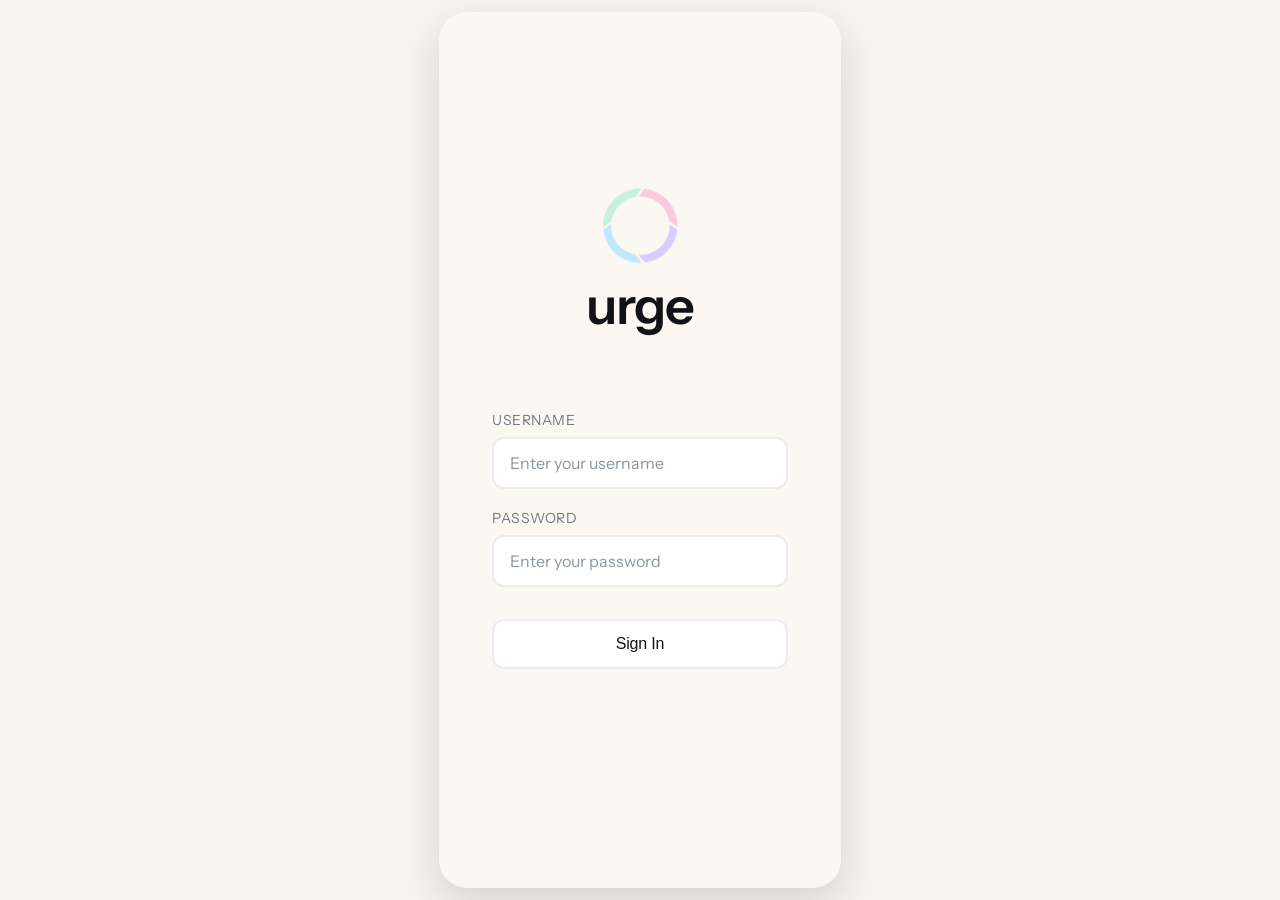
==== commit 93cc9eb3: "lala" ====
--- a/index.html
+++ b/index.html
@@ -4,7 +4,7 @@
   <meta charset="UTF-8" />
   <meta name="viewport" content="width=device-width, initial-scale=1.0, viewport-fit=cover" />
   <title>Addiction Breaker</title>
-  <link rel="stylesheet" href="styles.css?v=20260503f" />
+  <link rel="stylesheet" href="styles.css?v=20260503n" />
 </head>
 <body class="home-body">
   <div class="app-frame home-frame">
@@ -35,6 +35,6 @@
     </nav>
   </div>
 
-  <script src="app.js?v=20260503f"></script>
+  <script src="app.js?v=20260503n"></script>
 </body>
 </html>
--- a/styles.css
+++ b/styles.css
@@ -44,7 +44,8 @@
   width: 100%;
   max-width: 100%;
   min-height: 100%;
-  overflow: hidden;
+  overflow-x: hidden;
+  overflow-y: hidden;
   overscroll-behavior: none;
 }
 
@@ -853,6 +854,8 @@
   max-width: 100%;
   padding-bottom: 0;
   overflow-x: hidden;
+  touch-action: pan-y;
+  overscroll-behavior-x: none;
 }
 
 .support-hero {
@@ -888,10 +891,15 @@
 .support-story-card,
 .support-sequence-card,
 .support-breath-card {
+  display: flex;
+  flex-direction: column;
+  align-items: stretch;
   position: relative;
   overflow: hidden;
   border: 0;
   border-radius: 26px;
+  width: 100%;
+  max-width: 100%;
   padding: 20px var(--card-inner-gutter) 22px;
   box-shadow: 0 14px 30px rgba(53, 63, 86, 0.08);
   opacity: 0.32;
@@ -904,8 +912,8 @@
 
 .tips-body .support-story-card {
   background: linear-gradient(135deg, #f9ddd2 0%, #f6cec2 100%);
-  height: auto !important;
-  min-height: auto !important;
+  height: fit-content !important;
+  min-height: fit-content !important;
   padding: 20px var(--card-inner-gutter) 24px !important;
 }
 
@@ -919,8 +927,8 @@
 }
 
 .meditation-body .support-sequence-card {
-  height: auto !important;
-  min-height: auto !important;
+  height: fit-content !important;
+  min-height: fit-content !important;
   padding: 20px var(--card-inner-gutter) 24px !important;
 }
 
@@ -1088,11 +1096,13 @@
 .support-screen .support-panel {
   max-height: none;
   height: 100%;
+  width: 100%;
   padding-bottom: 24px;
   overflow-y: auto;
-  overflow-x: visible;
+  overflow-x: hidden;
   scrollbar-width: none;
   -ms-overflow-style: none;
+  overscroll-behavior-x: none;
 }
 
 .support-panel-meditation {
@@ -1106,12 +1116,14 @@
 .support-panel-meditation .support-sequence {
   max-height: none;
   height: 100%;
+  width: 100%;
   align-content: start;
   padding-bottom: 24px;
   overflow-y: auto;
-  overflow-x: visible;
+  overflow-x: hidden;
   scrollbar-width: none;
   -ms-overflow-style: none;
+  overscroll-behavior-x: none;
 }
 
 .support-screen .support-panel::-webkit-scrollbar,
@@ -1189,12 +1201,48 @@
   text-align: center;
 }
 
+.login-brand {
+  position: relative;
+  display: grid;
+  justify-items: center;
+  align-items: center;
+  margin: 0 0 52px;
+  min-height: 128px;
+}
+
+.login-logo {
+  position: absolute;
+  top: 50%;
+  left: 50%;
+  display: block;
+  width: min(108px, 34%);
+  height: auto;
+  margin: 0;
+  object-fit: contain;
+  transform: translate(-50%, -98%);
+  opacity: 0.96;
+  z-index: 0;
+  animation: loginLogoSpin 18s linear infinite;
+  transform-origin: center;
+}
+
 .login-title {
-  margin: 0 0 60px;
+  position: relative;
+  z-index: 1;
+  margin: 22px 0 0;
   font-size: 52px;
-  font-weight: var(--weight-heading-strong);
+  font-weight: var(--weight-heading);
   color: #111317;
   letter-spacing: var(--tracking-heading);
+}
+
+@keyframes loginLogoSpin {
+  from {
+    transform: translate(-50%, -94%) rotate(0deg);
+  }
+  to {
+    transform: translate(-50%, -94%) rotate(360deg);
+  }
 }
 
 .login-form {
@@ -1927,11 +1975,12 @@
 }
 
 .win-frame {
-  background: radial-gradient(circle at 20% 15%, #ffbadf 0%, rgba(255, 186, 223, 0) 45%),
-    radial-gradient(circle at 80% 20%, #ffd892 0%, rgba(255, 216, 146, 0) 42%),
-    radial-gradient(circle at 65% 70%, #98e9cf 0%, rgba(152, 233, 207, 0) 45%),
-    radial-gradient(circle at 28% 82%, #9ec9ff 0%, rgba(158, 201, 255, 0) 42%),
-    #cab8ff;
+  background: radial-gradient(circle at 18% 14%, rgba(248, 166, 184, 0.54) 0%, rgba(248, 166, 184, 0.16) 24%, rgba(248, 166, 184, 0) 46%),
+    radial-gradient(circle at 82% 18%, rgba(255, 213, 136, 0.52) 0%, rgba(255, 213, 136, 0.14) 24%, rgba(255, 213, 136, 0) 44%),
+    radial-gradient(circle at 66% 68%, rgba(176, 236, 210, 0.5) 0%, rgba(176, 236, 210, 0.14) 24%, rgba(176, 236, 210, 0) 46%),
+    radial-gradient(circle at 26% 82%, rgba(165, 188, 247, 0.42) 0%, rgba(165, 188, 247, 0.12) 24%, rgba(165, 188, 247, 0) 44%),
+    radial-gradient(circle at 52% 48%, rgba(255, 244, 236, 0.44) 0%, rgba(255, 244, 236, 0) 34%),
+    #f5edf8;
 }
 
 .lose-frame {
@@ -1955,9 +2004,9 @@
 
 .result-title {
   margin: 0;
-  color: #fff;
-  font-size: clamp(46px, 10vw, 64px);
-  line-height: 1.05;
+  color: #111317;
+  font-size: clamp(40px, 8.4vw, 56px);
+  line-height: 1.04;
   font-weight: var(--weight-heading-strong);
   letter-spacing: var(--tracking-heading);
 }
@@ -1965,9 +2014,9 @@
 .result-subtitle {
   margin: 0;
   max-width: 290px;
-  color: rgba(255, 255, 255, 0.84);
-  font-size: 18px;
-  line-height: 1.4;
+  color: #4a5669;
+  font-size: 15px;
+  line-height: 1.45;
   font-weight: var(--weight-body);
   letter-spacing: -0.005em;
 }
@@ -1984,7 +2033,7 @@
   box-shadow: 0 8px 24px rgba(20, 28, 52, 0.18);
 }
 
-.confetti-layer {
+.celebration-layer {
   position: absolute;
   inset: 0;
   overflow: hidden;
@@ -1992,33 +2041,140 @@
   pointer-events: none;
 }
 
-.confetti {
+.celebration-blob {
   position: absolute;
-  top: -18%;
-  width: 12px;
-  height: 20px;
-  border-radius: 4px;
-  opacity: 0.95;
-  animation: confettiFall linear infinite;
-}
-
-.confetti-1 { left: 6%; background: #ffe17a; animation-duration: 4.6s; animation-delay: 0.2s; }
-.confetti-2 { left: 14%; background: #8de8c2; animation-duration: 4.1s; animation-delay: 0.8s; }
-.confetti-3 { left: 23%; background: #ff9ec8; animation-duration: 5.1s; animation-delay: 1.3s; }
-.confetti-4 { left: 32%; background: #9ec9ff; animation-duration: 4.4s; animation-delay: 0.5s; }
-.confetti-5 { left: 44%; background: #ffd892; animation-duration: 5.3s; animation-delay: 1.6s; }
-.confetti-6 { left: 56%; background: #dbb4ff; animation-duration: 4.8s; animation-delay: 0.9s; }
-.confetti-7 { left: 66%; background: #8de8c2; animation-duration: 4.2s; animation-delay: 0.4s; }
-.confetti-8 { left: 74%; background: #ff9ec8; animation-duration: 5.4s; animation-delay: 1.1s; }
-.confetti-9 { left: 84%; background: #ffe17a; animation-duration: 4.7s; animation-delay: 0.7s; }
-.confetti-10 { left: 92%; background: #9ec9ff; animation-duration: 5.2s; animation-delay: 1.4s; }
-
-@keyframes confettiFall {
-  0% {
-    transform: translate3d(0, 0, 0) rotate(0deg);
-  }
+  width: 520px;
+  height: 520px;
+  border-radius: 999px;
+  filter: blur(62px);
+  opacity: 0.3;
+  mix-blend-mode: screen;
+  animation: celebrationDrift 5.4s ease-in-out infinite alternate;
+  will-change: transform, opacity;
+}
+
+.celebration-blob-1 {
+  left: -14%;
+  top: -14%;
+  background: rgba(248, 166, 184, 0.86);
+  animation-duration: 6.8s;
+}
+
+.celebration-blob-2 {
+  right: -16%;
+  top: -12%;
+  background: rgba(255, 213, 136, 1);
+  animation-delay: 0.9s;
+  animation-duration: 4.4s;
+  animation-name: celebrationDriftFlash;
+}
+
+.celebration-blob-3 {
+  left: 38%;
+  top: 32%;
+  background: rgba(248, 166, 184, 0.5);
+  animation-delay: 2.6s;
+  animation-duration: 5.9s;
+}
+
+.celebration-blob-4 {
+  left: 56%;
+  top: 84%;
+  background: rgba(176, 236, 210, 1);
+  animation-delay: 1.8s;
+  animation-duration: 4.4s;
+  animation-name: celebrationDriftFlash;
+}
+
+.celebration-blob-5 {
+  left: 8%;
+  bottom: -18%;
+  background: rgba(165, 188, 247, 0.56);
+  animation-delay: 5s;
+  animation-duration: 6.4s;
+}
+
+.celebration-blob-6 {
+  right: -6%;
+  bottom: -18%;
+  background: rgba(165, 188, 247, 0.46);
+  animation-delay: 6.2s;
+  animation-duration: 7.6s;
+}
+
+@keyframes celebrationDrift {
+  0%,
   100% {
-    transform: translate3d(-18px, 125vh, 0) rotate(520deg);
+    transform: translate3d(0, 0, 0) scale(0.88);
+    opacity: 0.04;
+  }
+  12% {
+    transform: translate3d(56px, -26px, 0) scale(1.04);
+    opacity: 0.34;
+  }
+  20% {
+    transform: translate3d(72px, -44px, 0) scale(1.08);
+    opacity: 0.28;
+  }
+  32% {
+    transform: translate3d(-18px, 22px, 0) scale(0.96);
+    opacity: 0.06;
+  }
+  45% {
+    transform: translate3d(-64px, 36px, 0) scale(1.18);
+    opacity: 0.18;
+  }
+  58% {
+    transform: translate3d(34px, -12px, 0) scale(1.06);
+    opacity: 0.36;
+  }
+  70% {
+    transform: translate3d(48px, 62px, 0) scale(0.98);
+    opacity: 0.32;
+  }
+  80% {
+    transform: translate3d(-12px, 18px, 0) scale(0.92);
+    opacity: 0.08;
+  }
+  88% {
+    transform: translate3d(-42px, -34px, 0) scale(1.14);
+    opacity: 0.2;
+  }
+}
+
+@keyframes celebrationDriftFlash {
+  0%,
+  100% {
+    transform: translate3d(0, 0, 0) scale(0.82);
+    opacity: 0.01;
+  }
+  10% {
+    transform: translate3d(72px, -34px, 0) scale(1.08);
+    opacity: 0.42;
+  }
+  18% {
+    transform: translate3d(28px, -8px, 0) scale(0.94);
+    opacity: 0.04;
+  }
+  32% {
+    transform: translate3d(-66px, 28px, 0) scale(1.12);
+    opacity: 0.46;
+  }
+  42% {
+    transform: translate3d(-12px, 8px, 0) scale(0.9);
+    opacity: 0.03;
+  }
+  58% {
+    transform: translate3d(56px, 46px, 0) scale(1.02);
+    opacity: 0.48;
+  }
+  70% {
+    transform: translate3d(6px, 14px, 0) scale(0.88);
+    opacity: 0.04;
+  }
+  86% {
+    transform: translate3d(-40px, -22px, 0) scale(1.08);
+    opacity: 0.4;
   }
 }
 
@@ -2196,25 +2352,41 @@
   }
 
   .cooldown-card {
+    margin-top: 44px;
     padding: 0 18px 18px;
+    display: grid;
+    justify-items: center;
+    background: transparent;
+    box-shadow: none;
+    border: 0;
   }
 
   .cooldown-reflection-card {
+    width: 100%;
     border-radius: 22px;
     padding: 17px 17px 18px;
   }
 
+  .cooldown-hint {
+    display: none;
+  }
+
   .cooldown-textarea {
-    min-height: 112px;
+    min-height: 84px;
     padding: 15px;
   }
 
   .cooldown-exit-btn {
-    padding: 7px;
+    width: auto;
+    margin-top: 14px;
+    padding: 4px;
+    border-radius: 999px;
   }
 
   .cooldown-exit-inner {
-    min-height: 50px;
+    min-height: 42px;
+    padding: 0 18px;
+    white-space: nowrap;
   }
 
   #support-text.session-support-text {
@@ -2307,14 +2479,14 @@
   }
 
   .tips-body .support-story-card {
-    height: auto !important;
-    min-height: 188px !important;
+    height: fit-content !important;
+    min-height: fit-content !important;
     padding: 18px 18px 24px !important;
   }
 
   .meditation-body .support-sequence-card {
-    height: auto !important;
-    min-height: 188px !important;
+    height: fit-content !important;
+    min-height: fit-content !important;
     padding: 18px 18px 24px !important;
   }
 
@@ -2412,6 +2584,10 @@
     padding-bottom: 0;
   }
 
+  .cooldown-card {
+    margin-top: 38px;
+  }
+
   .cooldown-orbit-panel {
     margin-top: 112px;
   }
@@ -2433,8 +2609,13 @@
   }
 
   .cooldown-textarea {
-    min-height: 104px;
+    min-height: 78px;
     padding: 14px;
+  }
+
+  .cooldown-exit-inner {
+    min-height: 40px;
+    padding: 0 16px;
   }
 
   .support-story-card,
@@ -2446,14 +2627,14 @@
   }
 
   .tips-body .support-story-card {
-    height: auto !important;
-    min-height: 176px !important;
+    height: fit-content !important;
+    min-height: fit-content !important;
     padding: 17px 17px 22px !important;
   }
 
   .meditation-body .support-sequence-card {
-    height: auto !important;
-    min-height: 176px !important;
+    height: fit-content !important;
+    min-height: fit-content !important;
     padding: 17px 17px 22px !important;
   }
 
